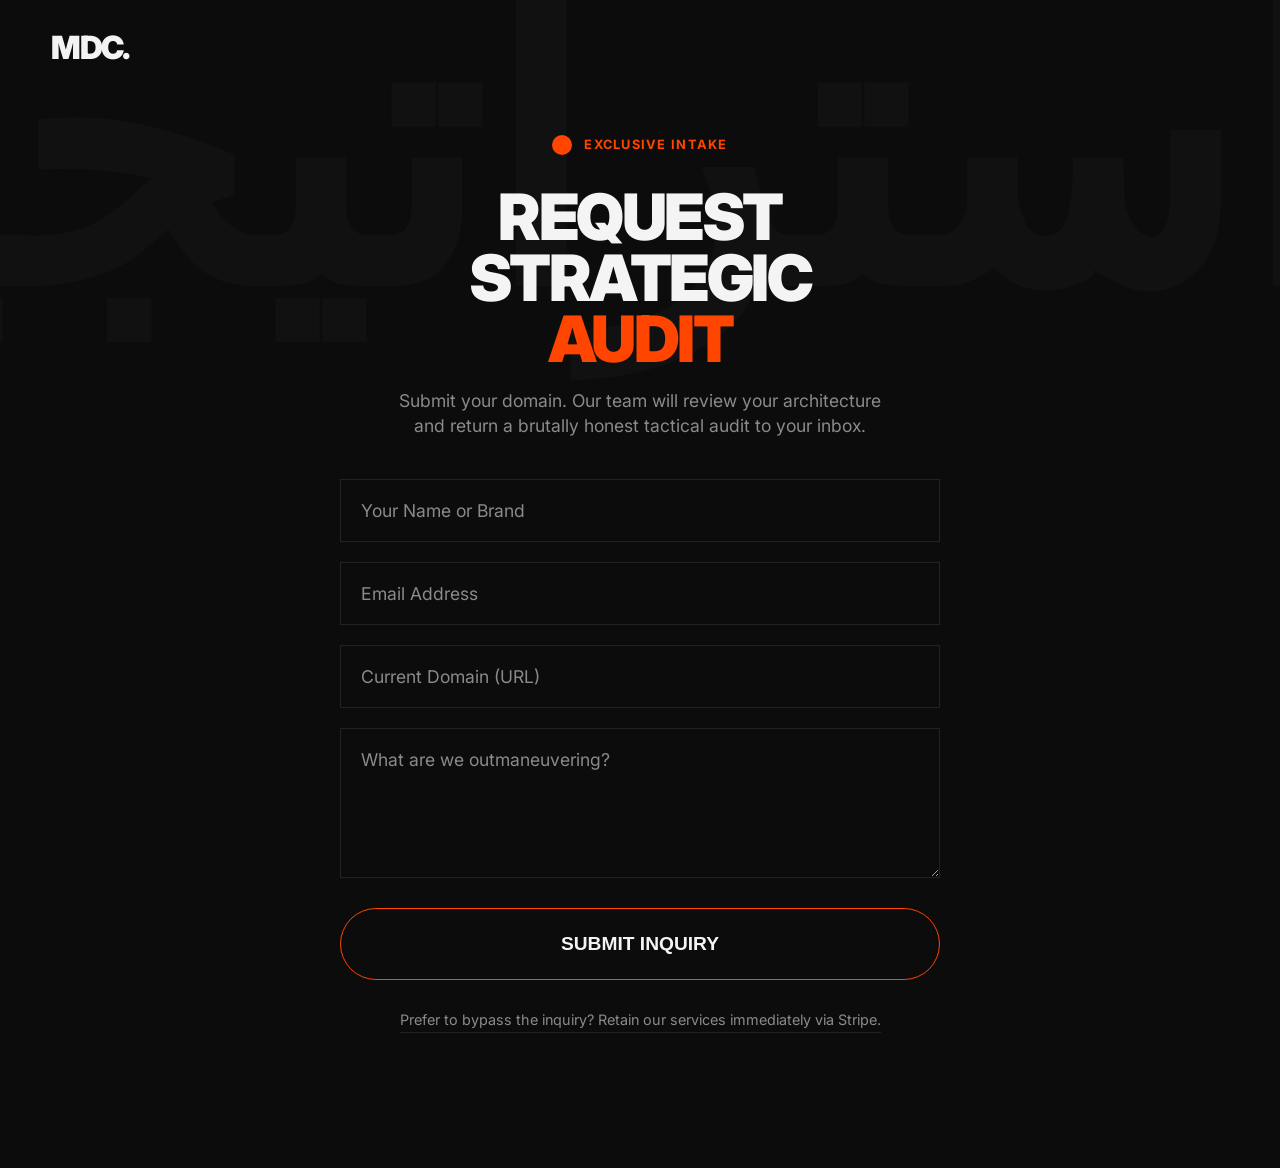
==== audit.html @ 529e0ba2 "Deploy: full MDC website with AEO optimization" ====
<!DOCTYPE html>
<html lang="en">
<head>
    <meta charset="UTF-8">
    <meta name="viewport" content="width=device-width, initial-scale=1.0">
    <title>MDC | Request Strategic Audit</title>
    <link rel="preconnect" href="https://fonts.googleapis.com">
    <link rel="preconnect" href="https://fonts.gstatic.com" crossorigin>
    <link href="https://fonts.googleapis.com/css2?family=Inter:wght@400;700;900&display=swap" rel="stylesheet">
    <link rel="stylesheet" href="style.css">
    <style>
        body {
            display: flex;
            flex-direction: column;
            min-height: 100vh;
        }
        .audit-container {
            flex: 1;
            display: flex;
            align-items: center;
            justify-content: center;
            padding: 15vh 4vw;
            position: relative;
            background: var(--bg-card);
        }
    </style>
</head>
<body>

    <!-- NAV -->
    <nav id="navbar">
        <a href="index.html" class="logo" style="text-decoration: none;">
            MDC.
        </a>
    </nav>

    <!-- AUDIT INTAKE FORM -->
    <main class="audit-container">
        <!-- Floating Arabic Background Accent -->
        <div class="bg-accent-arabic" style="top: -5vh; right: -5vw; font-size: 30vw; opacity: 0.02;">استراتيجية</div>

        <div style="position: relative; z-index: 2; width: 100%; max-width: 600px; text-align: center;">
            <span class="tag-accent" style="justify-content: center;">Exclusive Intake</span>
            <h1 class="massive-text" style="font-size: clamp(2.5rem, 6vw, 4rem); margin-bottom: 20px; color: var(--text-primary);">Request Strategic<br><span style="color: var(--accent-orange);">Audit</span></h1>
            <p style="color: var(--text-secondary); margin-bottom: 40px; font-size: 1.1rem; max-width: 500px; margin: 0 auto 40px;">
                Submit your domain. Our team will review your architecture and return a brutally honest tactical audit to your inbox. 
            </p>

            <form action="https://formspree.io/f/YOUR_FORMSPREE_ID" method="POST" class="contact-form" style="margin-top: 0;">
                <input type="text" name="name" class="form-input" placeholder="Your Name or Brand" required>
                <input type="email" name="email" class="form-input" placeholder="Email Address" required>
                <input type="text" name="domain" class="form-input" placeholder="Current Domain (URL)">
                <textarea name="message" class="form-input" placeholder="What are we outmaneuvering?"></textarea>
                
                <button type="submit" class="btn" style="border: 1px solid var(--accent-orange); background: transparent; color: var(--text-primary); margin-top: 10px; cursor: pointer; width: 100%;">Submit Inquiry</button>
            </form>
            
            <a href="onboarding.html" style="display: inline-block; color: var(--text-secondary); margin-top: 30px; text-decoration: none; font-size: 0.9rem; border-bottom: 1px solid var(--border); padding-bottom: 2px; transition: color 0.3s;">Prefer to bypass the inquiry? Retain our services immediately via Stripe.</a>
        </div>
    </main>

</body>
</html>
---- style.css ----
/* ===== RESET & BASE ===== */
*, *::before, *::after {
    margin: 0;
    padding: 0;
    box-sizing: border-box;
}

:root {
    --bg-primary: #050505;
    --bg-card: #0c0c0c;
    --bg-lighter: #151515;
    --border: #222222;
    --text-primary: #F4F4F4;
    --text-secondary: #8A8A8A;
    --accent-orange: #FF4500; /* Vivid DesignByBrandin Orange */
    --accent-blue: #3333FF;
    --accent-neon: #CCFF00; /* Acid Green */
    
    /* V3 Override names for onboarding continuity if needed */
    --gradient: var(--accent-orange);
    --gradient-text: var(--text-primary);
}

/* LENIS SMOOTH SCROLL REQUIRED CSS */
html.lenis, html.lenis body {
    height: auto;
}
.lenis.lenis-smooth {
    scroll-behavior: auto !important;
}
.lenis.lenis-smooth [data-lenis-prevent] {
    overscroll-behavior: contain;
}
.lenis.lenis-stopped {
    overflow: hidden;
}

html {
    background-color: var(--bg-primary);
}

body {
    font-family: 'Inter', -apple-system, sans-serif;
    background: var(--bg-primary);
    color: var(--text-primary);
    line-height: 1.4;
    overflow-x: hidden;
    -webkit-font-smoothing: antialiased;
}

.container {
    max-width: 1400px;
    margin: 0 auto;
    padding: 0 4vw;
}

/* ===== TYPOGRAPHY & REVEALS ===== */
h1, h2, h3, h4, .massive-text {
    text-transform: uppercase;
    line-height: 0.95;
    font-weight: 900;
    letter-spacing: -0.04em;
    margin: 0;
}

.pattern-azulejo {
    background-image: url('azulejo.png');
    background-size: cover;
    background-position: center;
    -webkit-background-clip: text;
    background-clip: text;
    -webkit-text-fill-color: transparent;
    color: transparent;
    display: inline-block;
}

.pattern-amazigh {
    background-image: url("data:image/svg+xml,%3Csvg width='40' height='40' viewBox='0 0 40 40' xmlns='http://www.w3.org/2000/svg'%3E%3Cpath d='M0 20 L20 0 L40 20 L20 40 Z M20 10 L30 20 L20 30 L10 20 Z' fill='none' stroke='%23d35400' stroke-width='2'/%3E%3Cpath d='M0 5 L10 15 M30 15 L40 5' stroke='%232c3e50' stroke-width='2'/%3E%3C/svg%3E");
    background-color: #f5f5dc; /* earthen tone base */
    background-size: 60px 60px;
    -webkit-background-clip: text;
    background-clip: text;
    -webkit-text-fill-color: transparent;
    color: transparent;
    display: inline-block;
}

/* For GSAP text reveal (text slides up from a hidden overflow box) */
.reveal-box {
    overflow: hidden;
    position: relative;
    display: inline-block;
    vertical-align: top;
}

.reveal-text {
    display: inline-block;
    transform: translateY(110%);
    opacity: 0;
}

p.reveal-text {
    font-size: clamp(1.2rem, 3vw, 1.8rem);
    font-weight: 400;
    color: var(--text-secondary);
    letter-spacing: -0.01em;
    line-height: 1.3;
    max-width: 70vw;
    text-transform: none;
}

/* ===== FOREIGN ACCENTS ===== */
.bg-accent-kanji, .bg-accent-arabic, .bg-accent-amazigh {
    position: absolute;
    font-size: clamp(20rem, 50vw, 40rem);
    color: #ffffff;
    opacity: 0.02;
    z-index: 0;
    pointer-events: none;
    line-height: 1;
    font-weight: 900;
    user-select: none;
}
.bg-accent-amazigh {
    opacity: 0.04; /* Tifinagh paths are thinner, need slight bump */
}
.tag-accent {
    font-size: 0.8rem;
    color: var(--accent-orange);
    letter-spacing: 0.1em;
    text-transform: uppercase;
    font-weight: 700;
    margin-bottom: 2rem;
    display: flex;
    align-items: center;
    gap: 12px;
}
.tag-accent::before {
    content: '';
    display: inline-block;
    width: 20px;
    height: 20px;
    background: var(--accent-orange);
    border-radius: 50%;
}

/* ===== NAV ===== */
#navbar {
    position: fixed;
    top: 0; left: 0; right: 0;
    z-index: 100;
    padding: 2vw 4vw;
    display: flex;
    justify-content: space-between;
    align-items: center;
    mix-blend-mode: difference;
}

.logo {
    font-size: 2rem;
    font-weight: 900;
    color: #fff;
    text-decoration: none;
    letter-spacing: -0.05em;
}

.nav-cta {
    font-size: 1rem;
    font-weight: 700;
    color: #fff;
    text-transform: uppercase;
    text-decoration: none;
    overflow: hidden;
    position: relative;
    padding-bottom: 4px;
}
.nav-cta::after {
    content: '';
    position: absolute;
    bottom: 0; left: 0;
    width: 100%; height: 2px;
    background: #fff;
    transform: translateX(-100%);
    transition: transform 0.4s cubic-bezier(0.19, 1, 0.22, 1);
}
.nav-cta:hover::after {
    transform: translateX(0);
}

/* ===== HERO ===== */
#hero {
    min-height: 100vh;
    display: flex;
    flex-direction: column;
    justify-content: flex-end;
    padding-bottom: 10vh;
    position: relative;
}

.hero-headline {
    font-size: clamp(4rem, 11vw, 15rem);
    color: transparent;
    -webkit-text-stroke: 1px var(--text-primary);
    position: relative;
    z-index: 2;
}

.hero-headline.filled {
    color: var(--text-primary);
    -webkit-text-stroke: 0;
}

.hero-headline span {
    color: var(--accent-orange);
    -webkit-text-stroke: 0;
}

.sub-hero {
    margin-top: 4vh;
    display: flex;
    justify-content: space-between;
    align-items: flex-end;
    position: relative;
    z-index: 2;
}

/* ===== GEOMETRIC/NOISY MARQUEE ===== */
.marquee-wrapper {
    width: 100vw;
    overflow: hidden;
    background: var(--accent-orange);
    padding: 2vw 0;
    transform: rotate(-3deg) scale(1.05); /* Skewed */
    margin: 10vh 0;
    position: relative;
    z-index: 10;
    clip-path: polygon(0% 10%, 100% 0%, 100% 90%, 0% 100%); /* Geometric cut */
}

/* Film noise overlay strictly for the marquee */
.marquee-wrapper::after {
    content: "";
    position: absolute;
    top: 0; left: 0; width: 100%; height: 100%;
    opacity: 0.15;
    background-image: url("data:image/svg+xml,%3Csvg viewBox='0 0 200 200' xmlns='http://www.w3.org/2000/svg'%3E%3Cfilter id='noiseFilter'%3E%3CfeTurbulence type='fractalNoise' baseFrequency='0.85' numOctaves='3' stitchTiles='stitch'/%3E%3C/filter%3E%3Crect width='100%25' height='100%25' filter='url(%23noiseFilter)'/%3E%3C/svg%3E");
    pointer-events: none;
    z-index: 2;
}

.marquee-content {
    display: flex;
    white-space: nowrap;
    animation: marqueeLeft 12s linear infinite;
    font-size: clamp(2rem, 4vw, 4rem);
    font-weight: 900;
    color: var(--bg-primary);
    text-transform: uppercase;
    letter-spacing: -0.05em;
    position: relative;
    z-index: 1;
}

.marquee-content span {
    padding: 0 2vw;
}

@keyframes marqueeLeft {
    0% { transform: translateX(0%); }
    100% { transform: translateX(-50%); }
}

/* ===== SERVICES GRID ===== */
#architecture {
    padding: 15vh 0;
    position: relative;
}

.services-list {
    margin-top: 5vh;
}

.service-row {
    border-top: 1px solid var(--border);
    padding: 2vw 0; /* Thinner */
    display: grid;
    grid-template-columns: 100px 1fr 1fr;
    align-items: start;
    gap: 4vw;
    position: relative;
    overflow: hidden;
    transition: background 0.4s;
}

.service-row:hover {
    background: var(--bg-lighter);
}

.service-row:hover .srv-title {
    color: var(--accent-orange);
    transform: translateX(20px);
}

.srv-num {
    font-size: 1.2rem;
    font-weight: 700;
    color: var(--text-secondary);
}

.srv-title {
    font-size: clamp(2rem, 4vw, 5rem);
    font-weight: 900;
    text-transform: uppercase;
    transition: all 0.4s cubic-bezier(0.19, 1, 0.22, 1);
}

.srv-desc {
    font-size: 1.2rem;
    color: var(--text-secondary);
    padding-top: 1vw;
}

/* ===== BUTTONS ===== */
.btn {
    display: inline-block;
    padding: 24px 48px;
    background: var(--text-primary);
    color: var(--bg-primary);
    font-size: 1.2rem;
    font-weight: 800;
    text-transform: uppercase;
    text-decoration: none;
    border-radius: 100px;
    transition: transform 0.3s cubic-bezier(0.19, 1, 0.22, 1), background 0.3s;
}

.btn:hover {
    transform: scale(1.05);
    background: var(--accent-orange);
    color: #fff;
}

/* ===== CONTACT SECTION / GATE ===== */
.contact-form {
    max-width: 600px;
    margin: 5vh auto 0;
    display: flex;
    flex-direction: column;
    gap: 20px;
    text-align: left;
}

.form-input {
    width: 100%;
    padding: 20px;
    background: transparent;
    border: 1px solid var(--border);
    color: var(--text-primary);
    font-size: 1.1rem;
    font-family: inherit;
    border-radius: 0;
    transition: all 0.3s cubic-bezier(0.19, 1, 0.22, 1);
}

.form-input:focus {
    outline: none;
    border-color: var(--accent-orange);
    box-shadow: 4px 4px 0px 0px var(--accent-orange);
    transform: translate(-2px, -2px);
}

.form-input::placeholder {
    color: var(--text-secondary);
}

textarea.form-input {
    min-height: 150px;
    resize: vertical;
}

/* ===== MEDIA QUERIES ===== */
@media (max-width: 900px) {
    .service-row {
        grid-template-columns: 1fr;
        gap: 2vw;
    }
    .srv-num { margin-bottom: 10px; }
    .sub-hero { flex-direction: column; align-items: flex-start; gap: 40px; }
    p.reveal-text { max-width: 100%; }
}
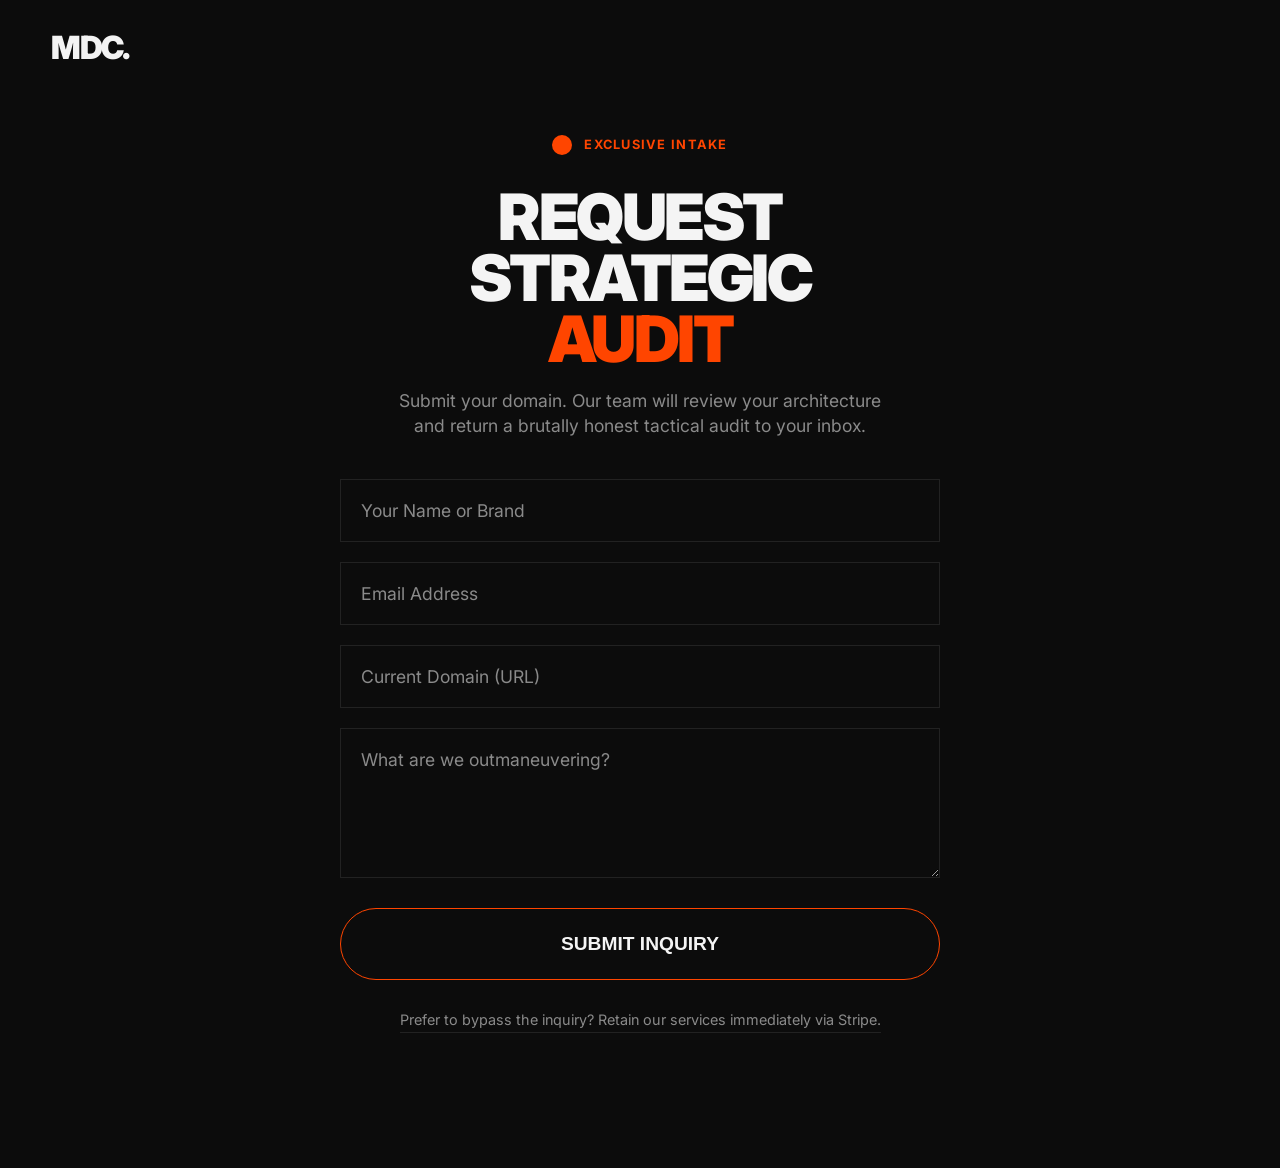
==== commit 3df67413: "Wire all forms to Formspree (mwvanonj), fix audit page - Thank-you intake form: updated to new Forms" ====
--- a/audit.html
+++ b/audit.html
@@ -36,9 +36,6 @@
 
     <!-- AUDIT INTAKE FORM -->
     <main class="audit-container">
-        <!-- Floating Arabic Background Accent -->
-        <div class="bg-accent-arabic" style="top: -5vh; right: -5vw; font-size: 30vw; opacity: 0.02;">استراتيجية</div>
-
         <div style="position: relative; z-index: 2; width: 100%; max-width: 600px; text-align: center;">
             <span class="tag-accent" style="justify-content: center;">Exclusive Intake</span>
             <h1 class="massive-text" style="font-size: clamp(2.5rem, 6vw, 4rem); margin-bottom: 20px; color: var(--text-primary);">Request Strategic<br><span style="color: var(--accent-orange);">Audit</span></h1>
@@ -46,14 +43,49 @@
                 Submit your domain. Our team will review your architecture and return a brutally honest tactical audit to your inbox. 
             </p>
 
-            <form action="https://formspree.io/f/YOUR_FORMSPREE_ID" method="POST" class="contact-form" style="margin-top: 0;">
-                <input type="text" name="name" class="form-input" placeholder="Your Name or Brand" required>
-                <input type="email" name="email" class="form-input" placeholder="Email Address" required>
-                <input type="text" name="domain" class="form-input" placeholder="Current Domain (URL)">
-                <textarea name="message" class="form-input" placeholder="What are we outmaneuvering?"></textarea>
-                
-                <button type="submit" class="btn" style="border: 1px solid var(--accent-orange); background: transparent; color: var(--text-primary); margin-top: 10px; cursor: pointer; width: 100%;">Submit Inquiry</button>
+            <form id="audit-form" class="contact-form" style="margin-top: 0;" action="https://formspree.io/f/mwvanonj" method="POST">
+                <input type="hidden" name="_subject" value="New Audit Request">
+                <input type="hidden" name="form_type" value="Audit Request">
+                <input type="text" name="name" id="field-name" class="form-input" placeholder="Your Name or Brand" required>
+                <input type="email" name="email" id="field-email" class="form-input" placeholder="Email Address" required>
+                <input type="text" name="domain" id="field-domain" class="form-input" placeholder="Current Domain (URL)">
+                <textarea name="message" id="field-message" class="form-input" placeholder="What are we outmaneuvering?"></textarea>
+
+                <button type="submit" id="submit-btn" class="btn" style="border: 1px solid var(--accent-orange); background: transparent; color: var(--text-primary); margin-top: 10px; cursor: pointer; width: 100%;">Submit Inquiry</button>
             </form>
+            <div id="success-msg" style="display:none; margin-top: 30px;">
+                <h2 class="massive-text" style="font-size: clamp(1.5rem, 4vw, 2.5rem); color: var(--accent-orange); margin-bottom: 15px;">Received.</h2>
+                <p style="color: var(--text-secondary); font-size: 1.1rem;">We'll review your domain and get back to you with a full tactical audit. Keep an eye on your inbox.</p>
+            </div>
+
+            <script>
+            document.getElementById('audit-form').addEventListener('submit', async function(e) {
+                e.preventDefault();
+                const btn = document.getElementById('submit-btn');
+                btn.textContent = 'Sending...';
+                btn.disabled = true;
+
+                const formData = new FormData(this);
+
+                try {
+                    const res = await fetch('https://formspree.io/f/mwvanonj', {
+                        method: 'POST',
+                        body: formData,
+                        headers: { 'Accept': 'application/json' }
+                    });
+                    if (res.ok) {
+                        document.getElementById('audit-form').style.display = 'none';
+                        document.getElementById('success-msg').style.display = 'block';
+                    } else {
+                        btn.textContent = 'Something went wrong. Try again.';
+                        btn.disabled = false;
+                    }
+                } catch (err) {
+                    btn.textContent = 'Connection error. Try again.';
+                    btn.disabled = false;
+                }
+            });
+            </script>
             
             <a href="onboarding.html" style="display: inline-block; color: var(--text-secondary); margin-top: 30px; text-decoration: none; font-size: 0.9rem; border-bottom: 1px solid var(--border); padding-bottom: 2px; transition: color 0.3s;">Prefer to bypass the inquiry? Retain our services immediately via Stripe.</a>
         </div>
--- a/style.css
+++ b/style.css
@@ -46,6 +46,8 @@
     line-height: 1.4;
     overflow-x: hidden;
     -webkit-font-smoothing: antialiased;
+    touch-action: pan-y;
+    -webkit-text-size-adjust: 100%;
 }
 
 .container {
@@ -224,50 +226,33 @@
     z-index: 2;
 }
 
-/* ===== GEOMETRIC/NOISY MARQUEE ===== */
-.marquee-wrapper {
+/* ===== 3D FLAG BANNER ===== */
+.flag-section {
     width: 100vw;
-    overflow: hidden;
-    background: var(--accent-orange);
-    padding: 2vw 0;
-    transform: rotate(-3deg) scale(1.05); /* Skewed */
-    margin: 10vh 0;
+    height: 350px;
+    margin: 8vh 0;
     position: relative;
     z-index: 10;
-    clip-path: polygon(0% 10%, 100% 0%, 100% 90%, 0% 100%); /* Geometric cut */
-}
-
-/* Film noise overlay strictly for the marquee */
-.marquee-wrapper::after {
-    content: "";
+    overflow: hidden;
+    margin-left: calc(-50vw + 50%);
+}
+
+#flag-canvas {
+    width: 100vw;
+    height: 100%;
+    display: block;
+}
+
+.sr-only {
     position: absolute;
-    top: 0; left: 0; width: 100%; height: 100%;
-    opacity: 0.15;
-    background-image: url("data:image/svg+xml,%3Csvg viewBox='0 0 200 200' xmlns='http://www.w3.org/2000/svg'%3E%3Cfilter id='noiseFilter'%3E%3CfeTurbulence type='fractalNoise' baseFrequency='0.85' numOctaves='3' stitchTiles='stitch'/%3E%3C/filter%3E%3Crect width='100%25' height='100%25' filter='url(%23noiseFilter)'/%3E%3C/svg%3E");
-    pointer-events: none;
-    z-index: 2;
-}
-
-.marquee-content {
-    display: flex;
+    width: 1px;
+    height: 1px;
+    padding: 0;
+    margin: -1px;
+    overflow: hidden;
+    clip: rect(0,0,0,0);
     white-space: nowrap;
-    animation: marqueeLeft 12s linear infinite;
-    font-size: clamp(2rem, 4vw, 4rem);
-    font-weight: 900;
-    color: var(--bg-primary);
-    text-transform: uppercase;
-    letter-spacing: -0.05em;
-    position: relative;
-    z-index: 1;
-}
-
-.marquee-content span {
-    padding: 0 2vw;
-}
-
-@keyframes marqueeLeft {
-    0% { transform: translateX(0%); }
-    100% { transform: translateX(-50%); }
+    border: 0;
 }
 
 /* ===== SERVICES GRID ===== */
@@ -318,6 +303,167 @@
     font-size: 1.2rem;
     color: var(--text-secondary);
     padding-top: 1vw;
+}
+
+/* ===== DIGITAL TRADES GRID ===== */
+.trades-grid {
+    display: grid;
+    grid-template-columns: repeat(3, 1fr);
+    gap: 1px;
+    background: var(--border);
+    margin-top: 2vh;
+}
+
+.trade-card {
+    background: var(--bg-primary);
+    padding: 3vw 2.5vw;
+    position: relative;
+    transition: background 0.4s, transform 0.3s;
+    overflow: hidden;
+}
+
+.trade-card:hover {
+    background: var(--bg-lighter);
+}
+
+.trade-card:hover .trade-title {
+    color: var(--accent-orange);
+    transform: translateX(10px);
+}
+
+.trade-num {
+    font-size: 0.85rem;
+    font-weight: 700;
+    color: var(--text-secondary);
+    margin-bottom: 1.5rem;
+    opacity: 0.5;
+}
+
+.trade-title {
+    font-size: clamp(1.3rem, 2.5vw, 2.2rem);
+    font-weight: 900;
+    text-transform: uppercase;
+    letter-spacing: -0.03em;
+    margin-bottom: 0.8rem;
+    transition: all 0.4s cubic-bezier(0.19, 1, 0.22, 1);
+}
+
+.trade-desc {
+    font-size: 0.95rem;
+    color: var(--text-secondary);
+    line-height: 1.5;
+}
+
+@media (max-width: 900px) {
+    .trades-grid {
+        grid-template-columns: repeat(2, 1fr);
+    }
+}
+
+@media (max-width: 550px) {
+    .trades-grid {
+        grid-template-columns: 1fr;
+    }
+}
+
+/* ===== HOW IT WORKS STEPS ===== */
+.steps-grid {
+    display: grid;
+    grid-template-columns: repeat(4, 1fr);
+    gap: 1px;
+    background: var(--border);
+}
+
+.step-card {
+    background: var(--bg-primary);
+    padding: 3vw 2.5vw;
+    transition: background 0.4s;
+}
+
+.step-card:hover {
+    background: var(--bg-lighter);
+}
+
+.step-card:hover .step-title {
+    color: var(--accent-orange);
+}
+
+.step-num {
+    font-size: 0.85rem;
+    font-weight: 700;
+    color: var(--text-secondary);
+    margin-bottom: 1.5rem;
+    opacity: 0.5;
+}
+
+.step-title {
+    font-size: clamp(1.1rem, 2vw, 1.6rem);
+    font-weight: 900;
+    text-transform: uppercase;
+    letter-spacing: -0.03em;
+    margin-bottom: 0.8rem;
+    transition: color 0.4s;
+}
+
+.step-desc {
+    font-size: 0.95rem;
+    color: var(--text-secondary);
+    line-height: 1.5;
+}
+
+@media (max-width: 900px) {
+    .steps-grid {
+        grid-template-columns: repeat(2, 1fr);
+    }
+}
+
+@media (max-width: 550px) {
+    .steps-grid {
+        grid-template-columns: 1fr;
+    }
+}
+
+/* ===== WHO THIS IS FOR ===== */
+.niche-grid {
+    display: grid;
+    grid-template-columns: repeat(2, 1fr);
+    gap: 1px;
+    background: var(--border);
+}
+
+.niche-card {
+    background: var(--bg-primary);
+    padding: 3vw 2.5vw;
+    transition: background 0.4s;
+}
+
+.niche-card:hover {
+    background: var(--bg-lighter);
+}
+
+.niche-card:hover .niche-title {
+    color: var(--accent-orange);
+}
+
+.niche-title {
+    font-size: clamp(1.2rem, 2.5vw, 1.8rem);
+    font-weight: 900;
+    text-transform: uppercase;
+    letter-spacing: -0.03em;
+    margin-bottom: 0.8rem;
+    transition: color 0.4s;
+}
+
+.niche-desc {
+    font-size: 0.95rem;
+    color: var(--text-secondary);
+    line-height: 1.5;
+}
+
+@media (max-width: 550px) {
+    .niche-grid {
+        grid-template-columns: 1fr;
+    }
 }
 
 /* ===== BUTTONS ===== */
@@ -378,6 +524,14 @@
     resize: vertical;
 }
 
+/* ===== RESULT STATS ===== */
+.result-stat {
+    transition: border-color 0.3s ease;
+}
+.result-stat:hover {
+    border-color: var(--accent-orange) !important;
+}
+
 /* ===== MEDIA QUERIES ===== */
 @media (max-width: 900px) {
     .service-row {
@@ -387,4 +541,13 @@
     .srv-num { margin-bottom: 10px; }
     .sub-hero { flex-direction: column; align-items: flex-start; gap: 40px; }
     p.reveal-text { max-width: 100%; }
-}
+    .grid-2 { grid-template-columns: 1fr !important; gap: 4vh !important; }
+    .results-grid { grid-template-columns: repeat(2, 1fr) !important; }
+}
+
+@media (max-width: 550px) {
+    .hero-headline {
+        font-size: clamp(2.6rem, 13vw, 4rem) !important;
+    }
+    .results-grid { grid-template-columns: 1fr !important; }
+}
